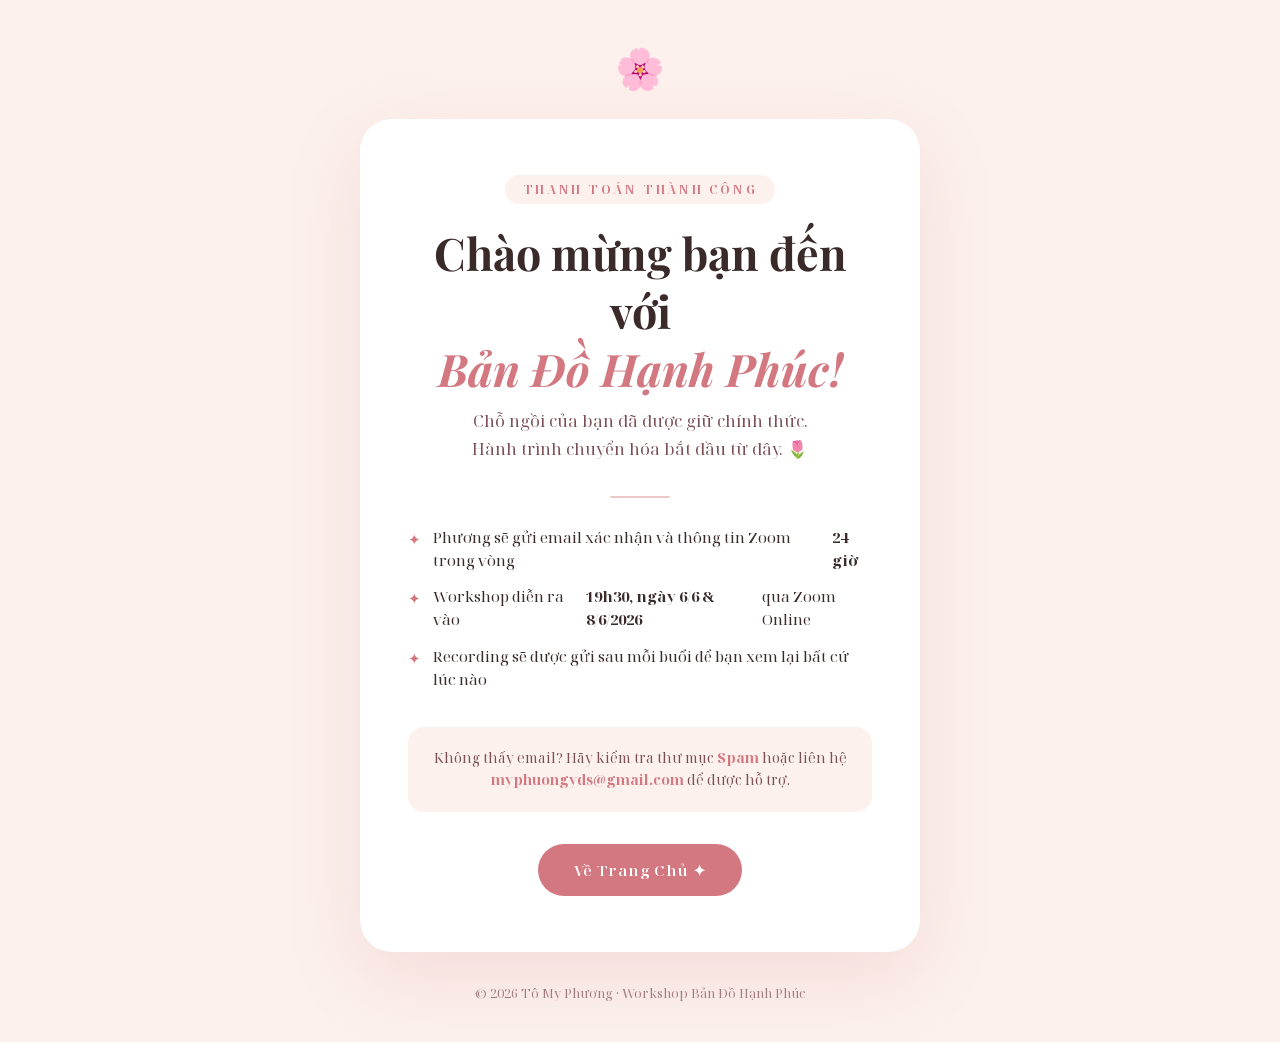
==== thank-you.html @ 6d884147 "Add SePay auto payment: QR modal, GAS webhook, thank-you page" ====
<!DOCTYPE html>
<html lang="vi">
<head>
  <meta charset="UTF-8">
  <meta name="viewport" content="width=device-width, initial-scale=1.0">
  <title>Chúc Mừng – Bản Đồ Hạnh Phúc</title>
  <meta name="theme-color" content="#D37881">
  <link href="https://fonts.googleapis.com/css2?family=Cormorant+Garamond:ital,wght@0,400;0,600;0,700;1,400;1,600&family=Playfair+Display:ital,wght@0,400;0,600;0,700;1,400;1,600&family=Noto+Serif+Display:ital,wght@0,300;0,400;0,500;0,600;1,300;1,400&display=swap" rel="stylesheet">
  <style>
    *, *::before, *::after { box-sizing: border-box; margin: 0; padding: 0; }
    :root {
      --rose: #D37881;
      --pink: #ECC8C8;
      --cream: #FCF1ED;
      --dark: #3a2a2a;
      --mid: #7a4f55;
    }
    body {
      font-family: 'Noto Serif Display', serif;
      background: var(--cream);
      color: var(--dark);
      min-height: 100vh;
      display: flex;
      flex-direction: column;
      align-items: center;
      justify-content: center;
      padding: 40px 20px;
      text-align: center;
    }

    .petals {
      font-size: 2.5rem;
      margin-bottom: 24px;
      animation: float 3s ease-in-out infinite;
    }
    @keyframes float {
      0%, 100% { transform: translateY(0); }
      50%       { transform: translateY(-10px); }
    }

    .card {
      background: #fff;
      border-radius: 32px;
      padding: 56px 48px;
      max-width: 560px;
      width: 100%;
      box-shadow: 0 24px 72px rgba(211,120,129,0.18);
    }

    .badge {
      display: inline-block;
      font-size: 0.75rem;
      font-weight: 700;
      letter-spacing: 0.2em;
      text-transform: uppercase;
      color: var(--rose);
      background: var(--cream);
      border-radius: 100px;
      padding: 6px 18px;
      margin-bottom: 20px;
    }

    h1 {
      font-family: 'Playfair Display', serif;
      font-size: clamp(2rem, 5vw, 2.8rem);
      font-weight: 700;
      color: var(--dark);
      line-height: 1.3;
      margin-bottom: 8px;
    }
    h1 em { color: var(--rose); font-style: italic; }

    .sub {
      font-size: 1.05rem;
      color: var(--mid);
      line-height: 1.7;
      margin-bottom: 32px;
    }

    .divider {
      width: 60px;
      height: 2px;
      background: var(--pink);
      border-radius: 2px;
      margin: 0 auto 28px;
    }

    .checklist {
      list-style: none;
      text-align: left;
      display: flex;
      flex-direction: column;
      gap: 14px;
      margin-bottom: 36px;
    }
    .checklist li {
      display: flex;
      align-items: flex-start;
      gap: 12px;
      font-size: 0.95rem;
      color: var(--dark);
      line-height: 1.5;
    }
    .checklist li::before {
      content: '✦';
      color: var(--rose);
      flex-shrink: 0;
      margin-top: 2px;
    }

    .notice {
      background: var(--cream);
      border-radius: 16px;
      padding: 20px 24px;
      font-size: 0.88rem;
      color: var(--mid);
      line-height: 1.6;
      margin-bottom: 32px;
    }
    .notice strong { color: var(--rose); }

    .btn-home {
      display: inline-block;
      background: var(--rose);
      color: #fff;
      text-decoration: none;
      padding: 16px 36px;
      border-radius: 100px;
      font-weight: 600;
      font-size: 0.95rem;
      letter-spacing: 0.04em;
      transition: background 0.25s, transform 0.2s;
    }
    .btn-home:hover {
      background: #c06870;
      transform: translateY(-2px);
    }

    .footer-note {
      margin-top: 32px;
      font-size: 0.8rem;
      color: var(--mid);
      opacity: 0.7;
    }

    @media (max-width: 480px) {
      .card { padding: 36px 22px; }
      h1 { font-size: 1.8rem; }
    }
  </style>
</head>
<body>

  <div class="petals">🌸</div>

  <div class="card">
    <span class="badge">Thanh Toán Thành Công</span>
    <h1>Chào mừng bạn đến với<br><em>Bản Đồ Hạnh Phúc!</em></h1>
    <p class="sub">Chỗ ngồi của bạn đã được giữ chính thức.<br>Hành trình chuyển hóa bắt đầu từ đây. 🌷</p>

    <div class="divider"></div>

    <ul class="checklist">
      <li>Phương sẽ gửi email xác nhận và thông tin Zoom trong vòng <strong>24 giờ</strong></li>
      <li>Workshop diễn ra vào <strong>19h30, ngày 6/6 & 8/6/2026</strong> qua Zoom Online</li>
      <li>Recording sẽ được gửi sau mỗi buổi để bạn xem lại bất cứ lúc nào</li>
    </ul>

    <div class="notice">
      Không thấy email? Hãy kiểm tra thư mục <strong>Spam</strong> hoặc liên hệ<br>
      <strong>myphuongyds@gmail.com</strong> để được hỗ trợ.
    </div>

    <a href="index.html" class="btn-home">Về Trang Chủ ✦</a>
  </div>

  <p class="footer-note">© 2026 Tô My Phương · Workshop Bản Đồ Hạnh Phúc</p>

</body>
</html>
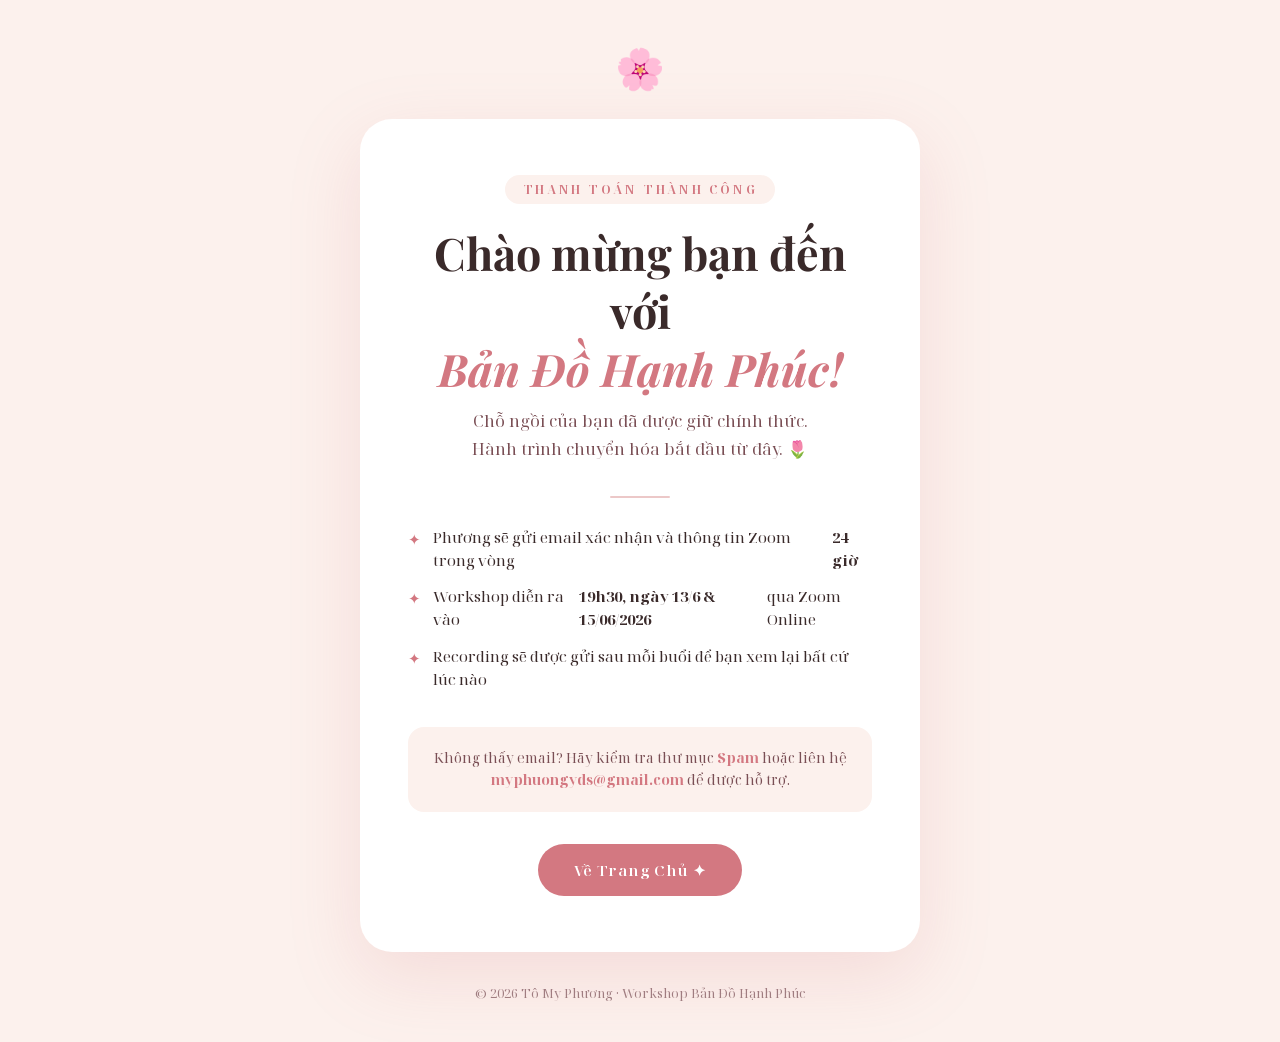
==== commit 739126f6: "Update workshop dates to 13/6 and 15/06" ====
--- a/thank-you.html
+++ b/thank-you.html
@@ -162,7 +162,7 @@
 
     <ul class="checklist">
       <li>Phương sẽ gửi email xác nhận và thông tin Zoom trong vòng <strong>24 giờ</strong></li>
-      <li>Workshop diễn ra vào <strong>19h30, ngày 6/6 & 8/6/2026</strong> qua Zoom Online</li>
+      <li>Workshop diễn ra vào <strong>19h30, ngày 13/6 & 15/06/2026</strong> qua Zoom Online</li>
       <li>Recording sẽ được gửi sau mỗi buổi để bạn xem lại bất cứ lúc nào</li>
     </ul>
 
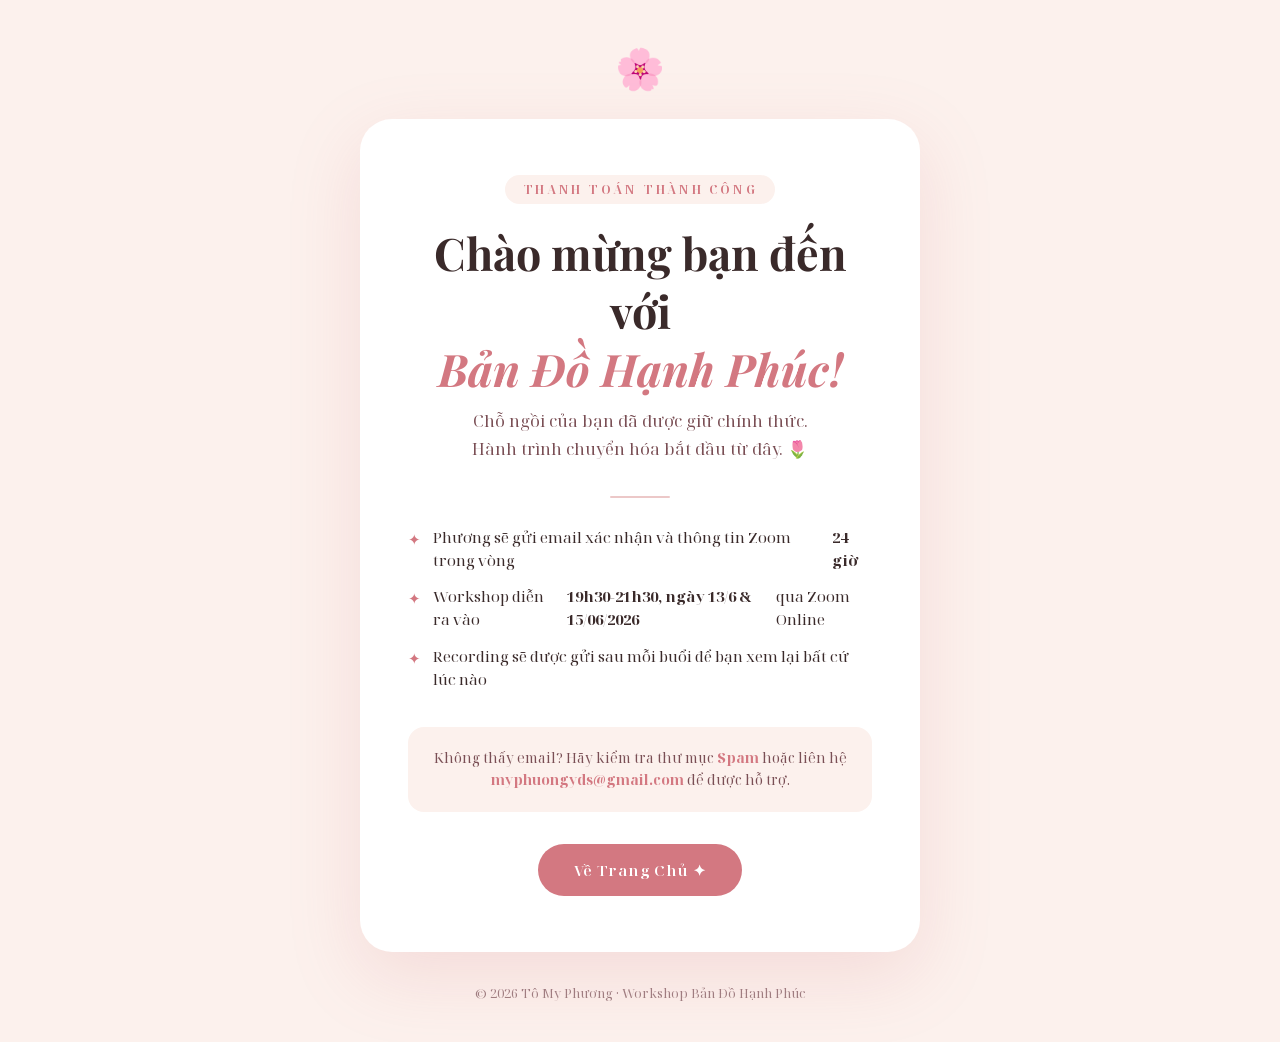
==== commit 39654efb: "Update workshop time to 19h30-21h30" ====
--- a/thank-you.html
+++ b/thank-you.html
@@ -162,7 +162,7 @@
 
     <ul class="checklist">
       <li>Phương sẽ gửi email xác nhận và thông tin Zoom trong vòng <strong>24 giờ</strong></li>
-      <li>Workshop diễn ra vào <strong>19h30, ngày 13/6 & 15/06/2026</strong> qua Zoom Online</li>
+      <li>Workshop diễn ra vào <strong>19h30-21h30, ngày 13/6 & 15/06/2026</strong> qua Zoom Online</li>
       <li>Recording sẽ được gửi sau mỗi buổi để bạn xem lại bất cứ lúc nào</li>
     </ul>
 
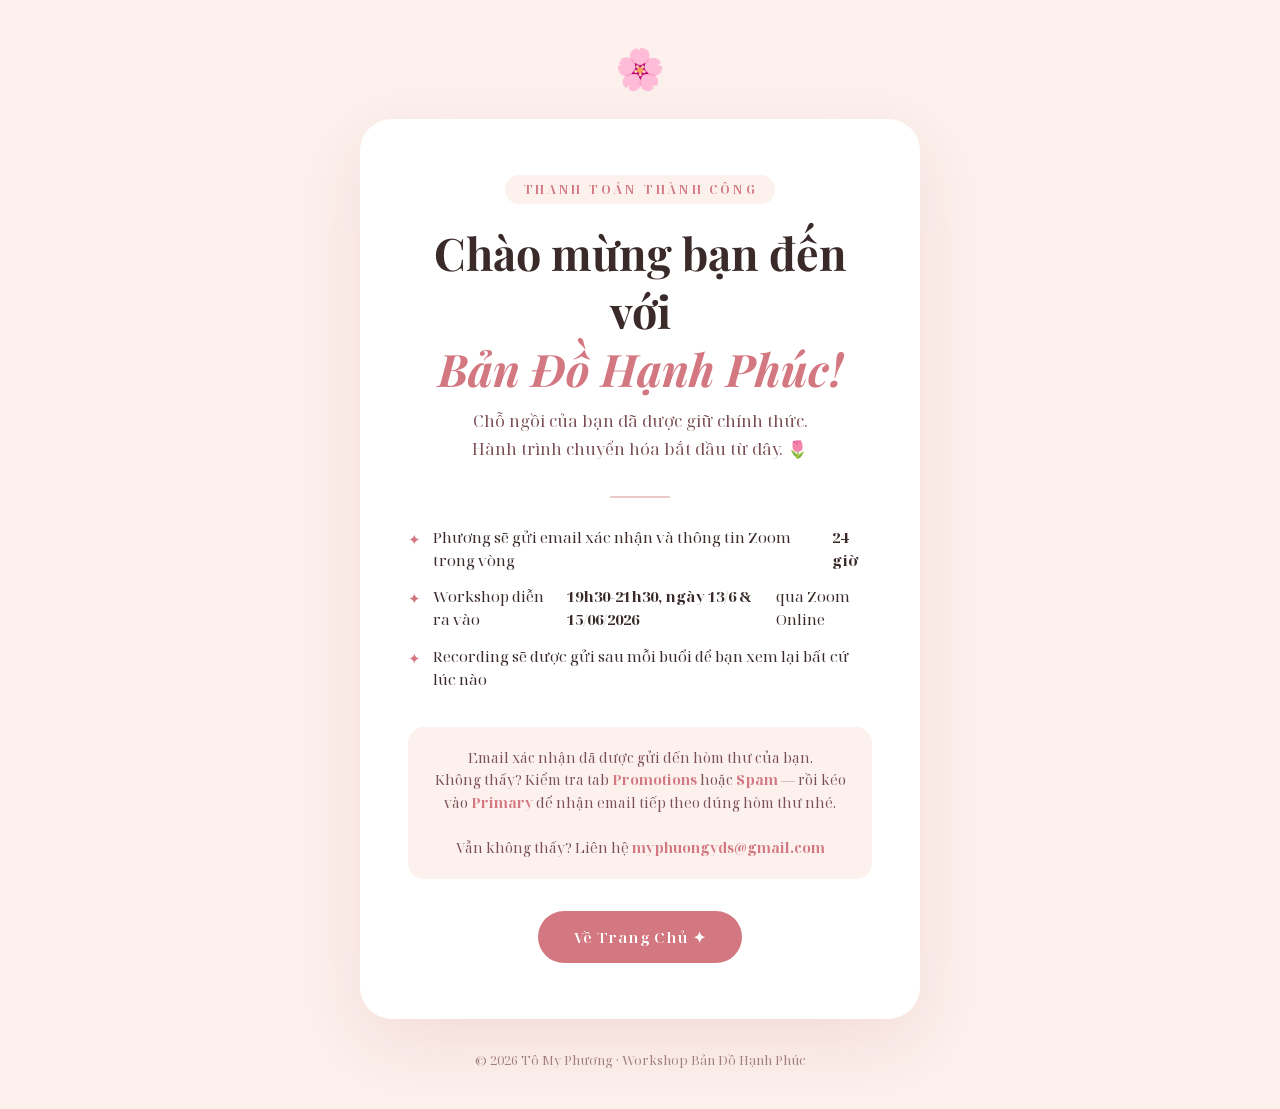
==== commit a92c2a6c: "Update thank-you page: add email check note" ====
--- a/thank-you.html
+++ b/thank-you.html
@@ -167,8 +167,9 @@
     </ul>
 
     <div class="notice">
-      Không thấy email? Hãy kiểm tra thư mục <strong>Spam</strong> hoặc liên hệ<br>
-      <strong>myphuongyds@gmail.com</strong> để được hỗ trợ.
+      Email xác nhận đã được gửi đến hòm thư của bạn.<br>
+      Không thấy? Kiểm tra tab <strong>Promotions</strong> hoặc <strong>Spam</strong> — rồi kéo vào <strong>Primary</strong> để nhận email tiếp theo đúng hòm thư nhé.<br><br>
+      Vẫn không thấy? Liên hệ <strong>myphuongyds@gmail.com</strong>
     </div>
 
     <a href="index.html" class="btn-home">Về Trang Chủ ✦</a>
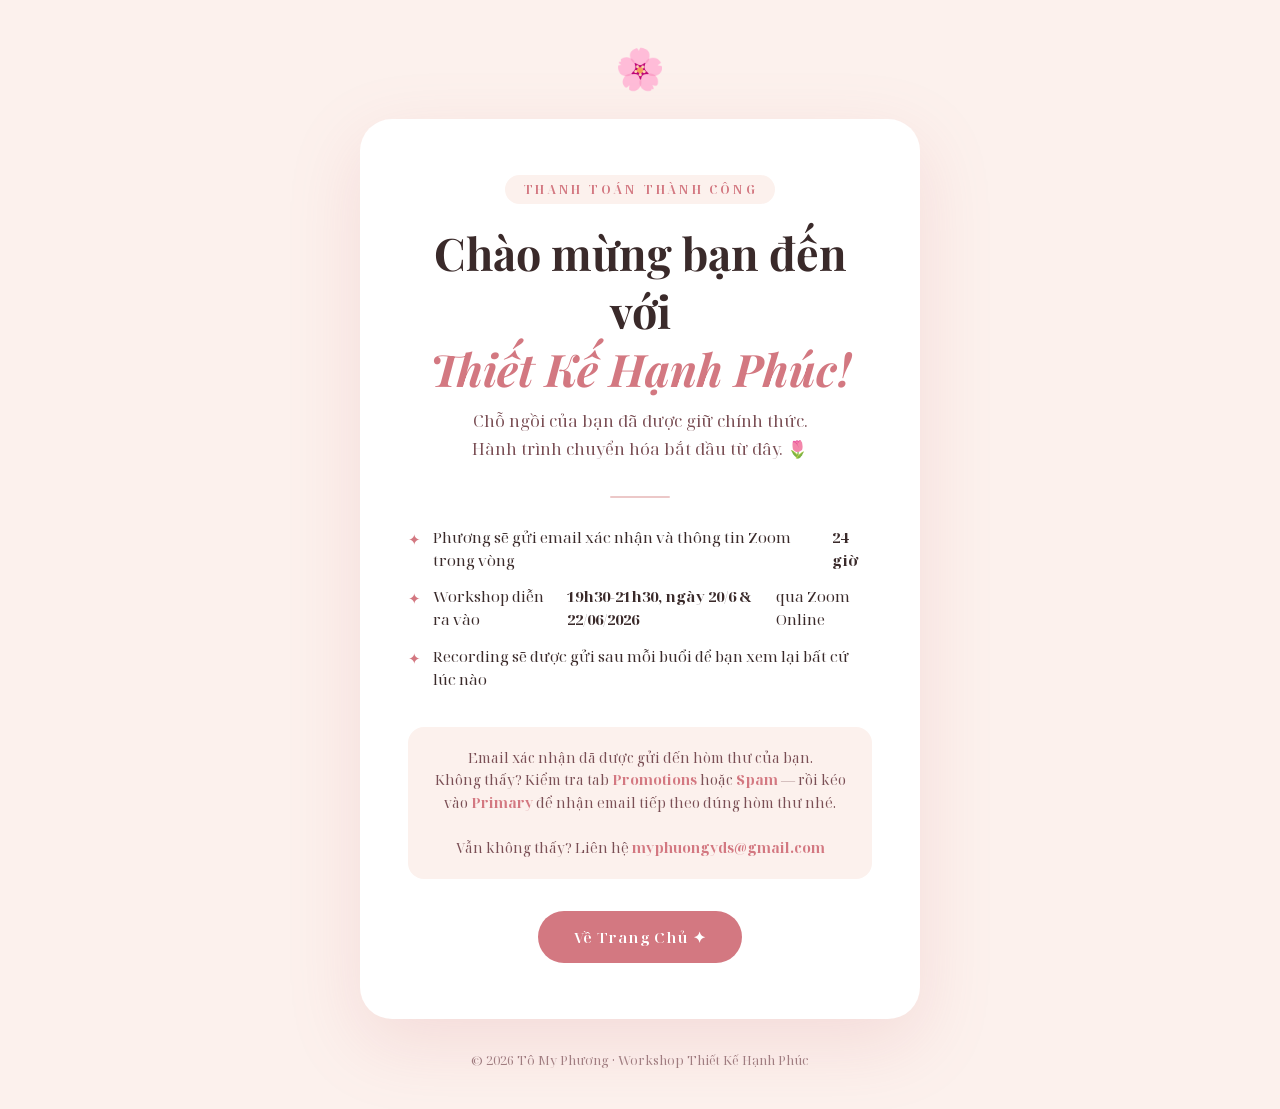
==== commit 1c38e323: "Update local changes" ====
--- a/thank-you.html
+++ b/thank-you.html
@@ -3,7 +3,7 @@
 <head>
   <meta charset="UTF-8">
   <meta name="viewport" content="width=device-width, initial-scale=1.0">
-  <title>Chúc Mừng – Bản Đồ Hạnh Phúc</title>
+  <title>Chúc Mừng – Thiết Kế Hạnh Phúc</title>
   <meta name="theme-color" content="#D37881">
   <link href="https://fonts.googleapis.com/css2?family=Cormorant+Garamond:ital,wght@0,400;0,600;0,700;1,400;1,600&family=Playfair+Display:ital,wght@0,400;0,600;0,700;1,400;1,600&family=Noto+Serif+Display:ital,wght@0,300;0,400;0,500;0,600;1,300;1,400&display=swap" rel="stylesheet">
   <style>
@@ -155,14 +155,14 @@
 
   <div class="card">
     <span class="badge">Thanh Toán Thành Công</span>
-    <h1>Chào mừng bạn đến với<br><em>Bản Đồ Hạnh Phúc!</em></h1>
+    <h1>Chào mừng bạn đến với<br><em>Thiết Kế Hạnh Phúc!</em></h1>
     <p class="sub">Chỗ ngồi của bạn đã được giữ chính thức.<br>Hành trình chuyển hóa bắt đầu từ đây. 🌷</p>
 
     <div class="divider"></div>
 
     <ul class="checklist">
       <li>Phương sẽ gửi email xác nhận và thông tin Zoom trong vòng <strong>24 giờ</strong></li>
-      <li>Workshop diễn ra vào <strong>19h30-21h30, ngày 13/6 & 15/06/2026</strong> qua Zoom Online</li>
+      <li>Workshop diễn ra vào <strong>19h30-21h30, ngày 20/6 & 22/06/2026</strong> qua Zoom Online</li>
       <li>Recording sẽ được gửi sau mỗi buổi để bạn xem lại bất cứ lúc nào</li>
     </ul>
 
@@ -175,7 +175,7 @@
     <a href="index.html" class="btn-home">Về Trang Chủ ✦</a>
   </div>
 
-  <p class="footer-note">© 2026 Tô My Phương · Workshop Bản Đồ Hạnh Phúc</p>
+  <p class="footer-note">© 2026 Tô My Phương · Workshop Thiết Kế Hạnh Phúc</p>
 
 </body>
 </html>
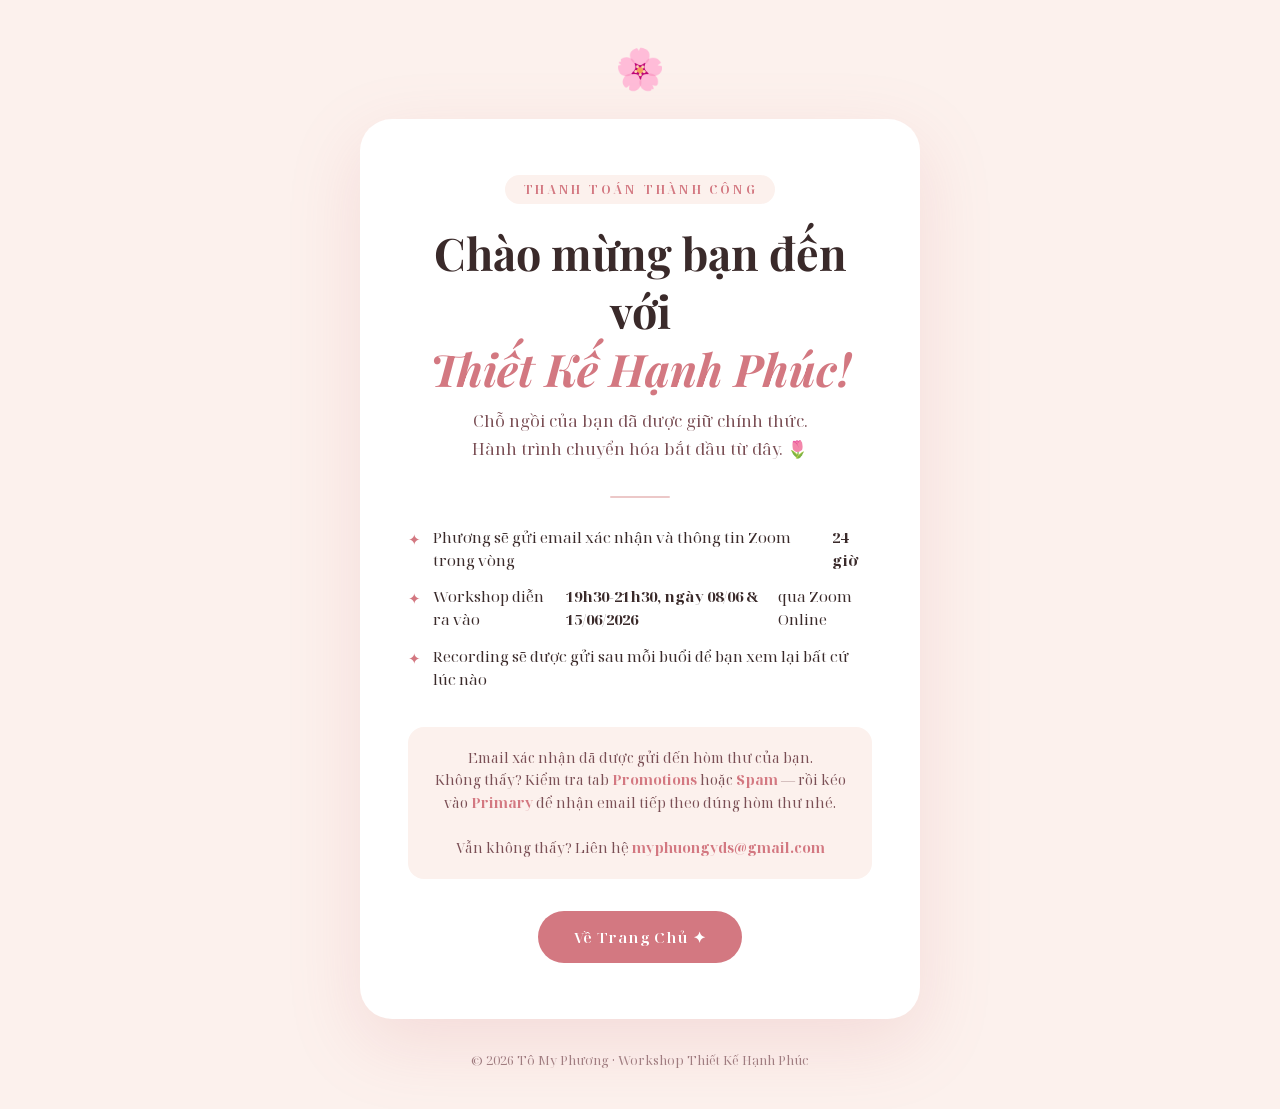
==== commit 29989976: "Update workshop dates and pricing section title" ====
--- a/thank-you.html
+++ b/thank-you.html
@@ -162,7 +162,7 @@
 
     <ul class="checklist">
       <li>Phương sẽ gửi email xác nhận và thông tin Zoom trong vòng <strong>24 giờ</strong></li>
-      <li>Workshop diễn ra vào <strong>19h30-21h30, ngày 20/6 & 22/06/2026</strong> qua Zoom Online</li>
+      <li>Workshop diễn ra vào <strong>19h30-21h30, ngày 08/06 & 15/06/2026</strong> qua Zoom Online</li>
       <li>Recording sẽ được gửi sau mỗi buổi để bạn xem lại bất cứ lúc nào</li>
     </ul>
 
